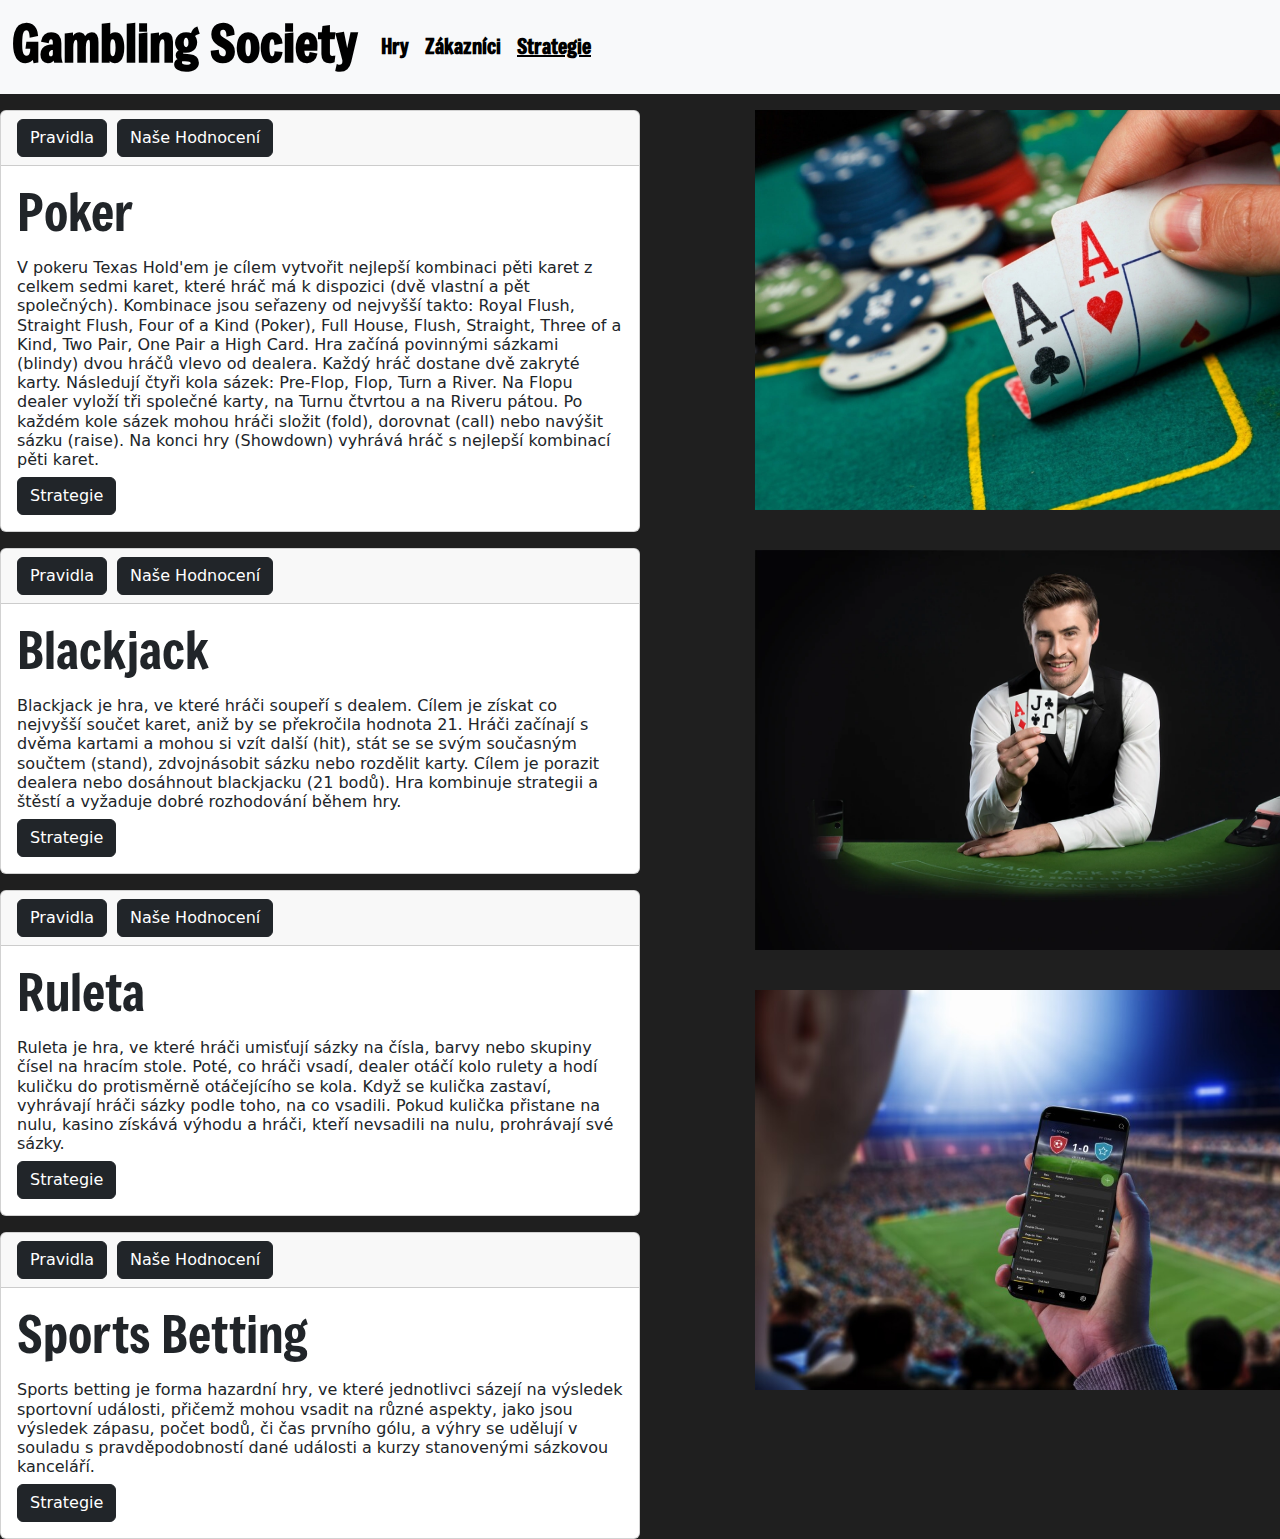
==== strats.html @ 994280c6 "final commit" ====
<!DOCTYPE html>
<html lang="cs">
<head>
    <meta charset="UTF-8">
    <meta name="viewport" content="width=device-width, initial-scale=1.0">
    <title>Gambling Society</title>
    <link href="https://cdn.jsdelivr.net/npm/bootstrap@5.3.3/dist/css/bootstrap.min.css" rel="stylesheet" integrity="sha384-QWTKZyjpPEjISv5WaRU9OFeRpok6YctnYmDr5pNlyT2bRjXh0JMhjY6hW+ALEwIH" crossorigin="anonymous">
    <link href="styles.css" rel="stylesheet">
    <link rel="preconnect" href="https://fonts.googleapis.com">
    <link rel="preconnect" href="https://fonts.gstatic.com" crossorigin>
    <link rel="icon" href="images/image-from-rawpixel-id-10165417-png.png">
    <link href="https://fonts.googleapis.com/css2?family=Freeman&family=Poetsen+One&display=swap" rel="stylesheet">
    <script src="funkce.js"></script>
  </head>
<body>
    <nav class="navbar navbar-expand-lg bg-body-tertiary">
        <div class="container-fluid">
          <a class="navbar-brand" href="index.html"><h2><b>Gambling Society</b></h2></a>
          <button class="navbar-toggler" type="button" data-bs-toggle="collapse" data-bs-target="#navbarNav" aria-controls="navbarNav" aria-expanded="false" aria-label="Toggle navigation">
            <span class="navbar-toggler-icon"></span>
          </button>
          <div class="collapse navbar-collapse" id="navbarNav">
            <ul class="navbar-nav">
              <li class="nav-item">
                <a class="nav-link" href="hry.html"><b>Hry</b></a>
              </li>
              <li class="nav-item">
                <a class="nav-link" href="zakaznici.html"><b>Zákazníci</b></a>
              </li>
              <li class="nav-item">
                <a class="nav-link" href="strats.html"><b><u>Strategie</u></b></a>
              </li>
            </ul>
          </div>
        </div>
      </nav>

<p></p>
      <div class="card">
        <div class="card-header">
          <ul class="nav">
            <li class="nav-item">
              <a class="btn btn-dark" onclick=before();>Pravidla</a>
            </li>
            <li class="nav-item">
              <a class="btn btn-dark" onclick=afterr();>Naše Hodnocení</a>
            </li>
          </ul>
        </div>
        <div class="card-body">
          <h2 class="card-title" >Poker</h2>
          <p class="card-text"><h6 id="message">
            V pokeru Texas Hold'em je cílem vytvořit nejlepší kombinaci pěti karet z celkem sedmi karet, které hráč má k dispozici (dvě vlastní a pět společných). Kombinace jsou seřazeny od nejvyšší takto: Royal Flush, Straight Flush, Four of a Kind (Poker), Full House, Flush, Straight, Three of a Kind, Two Pair, One Pair a High Card. Hra začíná povinnými sázkami (blindy) dvou hráčů vlevo od dealera. Každý hráč dostane dvě zakryté karty. Následují čtyři kola sázek: Pre-Flop, Flop, Turn a River. Na Flopu dealer vyloží tři společné karty, na Turnu čtvrtou a na Riveru pátou. Po každém kole sázek mohou hráči složit (fold), dorovnat (call) nebo navýšit sázku (raise). Na konci hry (Showdown) vyhrává hráč s nejlepší kombinací pěti karet.</h6>
          <a href="https://discord.gg/jBuJ4EdUzz" class="btn btn-dark">Strategie</a>
        </div>
      </div>
      <p></p>
      <div class="card">
        <div class="card-header">
          <ul class="nav">
            <li class="nav-item">
              <a class="btn btn-dark" onclick=before2();>Pravidla</a>
            </li>
            <li class="nav-item">
              <a class="btn btn-dark" onclick=afterr2();>Naše Hodnocení</a>
            </li>
          </ul>
        </div>
        <div class="card-body">
          <h2 class="card-title" >Blackjack</h2>
          <p class="card-text"><h6 id="message2">
            Blackjack je hra, ve které hráči soupeří s dealem. Cílem je získat co nejvyšší součet karet, aniž by se překročila hodnota 21. Hráči začínají s dvěma kartami a mohou si vzít další (hit), stát se se svým současným součtem (stand), zdvojnásobit sázku nebo rozdělit karty. Cílem je porazit dealera nebo dosáhnout blackjacku (21 bodů). Hra kombinuje strategii a štěstí a vyžaduje dobré rozhodování během hry.</h6>
          <a href="https://discord.gg/jBuJ4EdUzz" class="btn btn-dark">Strategie</a>
        </div>
      </div>
      <p></p>
      <div class="card">
        <div class="card-header">
          <ul class="nav">
            <li class="nav-item">
              <a class="btn btn-dark" onclick=before3();>Pravidla</a>
            </li>
            <li class="nav-item">
              <a class="btn btn-dark" onclick=afterr3();>Naše Hodnocení</a>
            </li>
          </ul>
        </div>
        <div class="card-body">
          <h2 class="card-title" >Ruleta</h2>
          <p class="card-text"><h6 id="message3">
            Ruleta je hra, ve které hráči umisťují sázky na čísla, barvy nebo skupiny čísel na hracím stole. Poté, co hráči vsadí, dealer otáčí kolo rulety a hodí kuličku do protisměrně otáčejícího se kola. Když se kulička zastaví, vyhrávají hráči sázky podle toho, na co vsadili. Pokud kulička přistane na nulu, kasino získává výhodu a hráči, kteří nevsadili na nulu, prohrávají své sázky.</h6>
          <a href="https://discord.gg/jBuJ4EdUzz" class="btn btn-dark">Strategie</a>
        </div>
      </div>
      <p></p>
      <div class="card">
        <div class="card-header">
          <ul class="nav">
            <li class="nav-item">
              <a class="btn btn-dark" onclick=before4();>Pravidla</a>
            </li>
            <li class="nav-item">
              <a class="btn btn-dark" onclick=afterr4();>Naše Hodnocení</a>
            </li>
          </ul>
        </div>
        <div class="card-body">
          <h2 class="card-title" >Sports Betting</h2>
          <p class="card-text"><h6 id="message4">
            Sports betting je forma hazardní hry, ve které jednotlivci sázejí na výsledek sportovní události, přičemž mohou vsadit na různé aspekty, jako jsou výsledek zápasu, počet bodů, či čas prvního gólu, a výhry se udělují v souladu s pravděpodobností dané události a kurzy stanovenými sázkovou kanceláří.</h6>
          <a href="https://discord.gg/jBuJ4EdUzz" class="btn btn-dark">Strategie</a>
        </div>
      </div>
      <img class="prvni" src="images/pokr.jpeg" alt="poker" height="400" width="600">
      <img class="druhy" src="images/blackjack.png" alt="poker" height="400" width="600">
      <img class="treti" src="images/sporty.jpeg" alt="sports" height="400" width="600">
    <script src="https://cdn.jsdelivr.net/npm/bootstrap@5.3.3/dist/js/bootstrap.bundle.min.js" integrity="sha384-YvpcrYf0tY3lHB60NNkmXc5s9fDVZLESaAA55NDzOxhy9GkcIdslK1eN7N6jIeHz" crossorigin="anonymous"></script>
   </body>
   </html>
---- styles.css ----
body {
   background-color: rgb(31, 31, 31);

}

article {
   color: white;
   font-size: 60px;
   padding: 20px 50px 10px;
   font-family: "Freeman";
   width: 80%;
}

h1 {
   font-size: 80px;
}

h3 {
   font-size: 30px;
}

h2 {
   font-family: "Freeman";
   font-size: 50px;

}

.nav-link {
   font-family: "Freeman";
   font-size: 20px;
}

button {
   justify-content: center;

}

.karty {
   display: block;
   margin-left: auto;
   margin-right: auto;
}

.card-img {
   width: 30%;
}

#slider {
   margin: 0 auto;
   width: 800px;
   max-width: 100%;
   text-align: center;
}

#slider input[type=radio] {
   display: none;
}

#slider label {
   cursor: pointer;
   text-decoration: none;
}

#slides {
   padding: 10px;
   background: #ffffff;
   position: relative;
   z-index: 1;
}

#overflow {
   width: 100%;
   overflow: hidden;
}

#slide1:checked~#slides .inner {
   margin-left: 0;
}

#slide2:checked~#slides .inner {
   margin-left: -100%;
}

#slide3:checked~#slides .inner {
   margin-left: -200%;
}

#slide4:checked~#slides .inner {
   margin-left: -300%;
}

#slides .inner {
   transition: 800ms cubic-bezier(0.770, 0.000, 0.175, 1.000);
   width: 400%;
   line-height: 0;
   height: 300px;
}

#slides .slide {
   width: 25%;
   float: left;
   display: flex;
   justify-content: center;
   align-items: center;
   height: 100%;
   color: #d8d8d8;
}

#slides .slide_1 {
   background-image: url(images/pokrkarty.webp);
   background-size: cover;
   background-repeat: no-repeat;
   background-position: center;

}

#slides .slide_1::before {
   content: "";
   position: absolute;
   top: 0;
   left: 0;
   width: 100%;
   height: 100%;
   background: rgba(0, 0, 0, 0.5);
   transition: 0.3s ease;
   z-index: 1;
}

#slides .slide_1:hover::before {
   background: rgba(0, 0, 0, 0.2);
}

#slides .slide_2 {
   background-image: url(images/dealer.webp);
   background-size: cover;
   background-repeat: no-repeat;
   background-position: center;
}

#slides .slide_3 {
   background-image: url(images/ruleta.avif);
   background-size: cover;
   background-repeat: no-repeat;
   background-position: center;
}

#slides .slide_4 {
   background-image: url(images/sporty.jpeg);
   background-size: cover;
   background-repeat: no-repeat;
   background-position: center;
}

#controls {
   margin: -180px 0 0 0;
   width: 100%;
   height: 50px;
   z-index: 3;
   position: relative;
}

#controls label {
   transition: opacity 0.2s ease-out;
   display: none;
   width: 50px;
   height: 50px;
   opacity: .4;
}

#controls label:hover {
   opacity: 1;
}

#slide1:checked~#controls label:nth-child(2),
#slide2:checked~#controls label:nth-child(3),
#slide3:checked~#controls label:nth-child(4),
#slide4:checked~#controls label:nth-child(1) {
   background: url(https://image.flaticon.com/icons/svg/130/130884.svg) no-repeat;
   float: right;
   margin: 0 -50px 0 0;
   display: block;
}

#slide1:checked~#controls label:nth-last-child(2),
#slide2:checked~#controls label:nth-last-child(3),
#slide3:checked~#controls label:nth-last-child(4),
#slide4:checked~#controls label:nth-last-child(1) {
   background: url(https://image.flaticon.com/icons/svg/130/130882.svg) no-repeat;
   float: left;
   margin: 0 0 0 -50px;
   display: block;
}

#bullets {
   margin: 150px 0 0;
   text-align: center;
}

#bullets label {
   display: inline-block;
   width: 10px;
   height: 10px;
   border-radius: 100%;
   background: #b4b4b4;
   margin: 0 10px;
}

#slide1:checked~#bullets label:nth-child(1),
#slide2:checked~#bullets label:nth-child(2),
#slide3:checked~#bullets label:nth-child(3),
#slide4:checked~#bullets label:nth-child(4) {
   background: #444;
}

@media screen and (max-width: 900px) {

   #slide1:checked~#controls label:nth-child(2),
   #slide2:checked~#controls label:nth-child(3),
   #slide3:checked~#controls label:nth-child(4),
   #slide4:checked~#controls label:nth-child(1),
   #slide1:checked~#controls label:nth-last-child(2),
   #slide2:checked~#controls label:nth-last-child(3),
   #slide3:checked~#controls label:nth-last-child(4),
   #slide4:checked~#controls label:nth-last-child(1) {
      margin: 0;
   }

   #slides {
      max-width: calc(100% - 140px);
      margin: 0 auto;
   }
}

h1 {
   text-decoration: none;
   color: white;
   font-family: "Freeman";
   font-size: 80px;
}

h4 {
   text-decoration: none;
   color: white;
   font-family: "Freeman";
   text-align: center;
   font-size: 40px;
   padding-top: -30px;
}

h5 {
   font-size: 20px;
}

html {
   scroll-behavior: smooth;
}

a h1 {
   text-decoration: none;
}

.slide-content {
   text-decoration: none;
}

.card {
   width: 50%;
   display: inline-block;
}

a {
   color: black;

}

.nav-link {
   text-decoration: none;
   color: black;
}

.nav-link:hover {
   text-decoration: none;
   color: rgb(58, 57, 57);
}

h3 {
   text-decoration: none;
   color: white;
   font-family: "Freeman";
   font-size: 30px;
}

.prvni {
   position: absolute;
   left: 59%;
   top: 110px
}

.druhy {
   position: absolute;
   left: 59%;
   top: 550px
}
.treti{
   position: absolute;
   left: 59%;
   top: 990px
}
.btn{
  margin-right: 10px;
}
@media all and (max-width: 1024px) and (min-width: 160px) {
   .prvni {
      height: 300px;
      width: 300px;
      left: 54%;
      top: 240px;}
   .druhy{
      height: 300px;
      width: 300px;
      left: 54%;
      top: 730px}
      .treti{
       height: 300px;
       width: 300px;
       left: 54%;
       top: 1340px
    }
   }
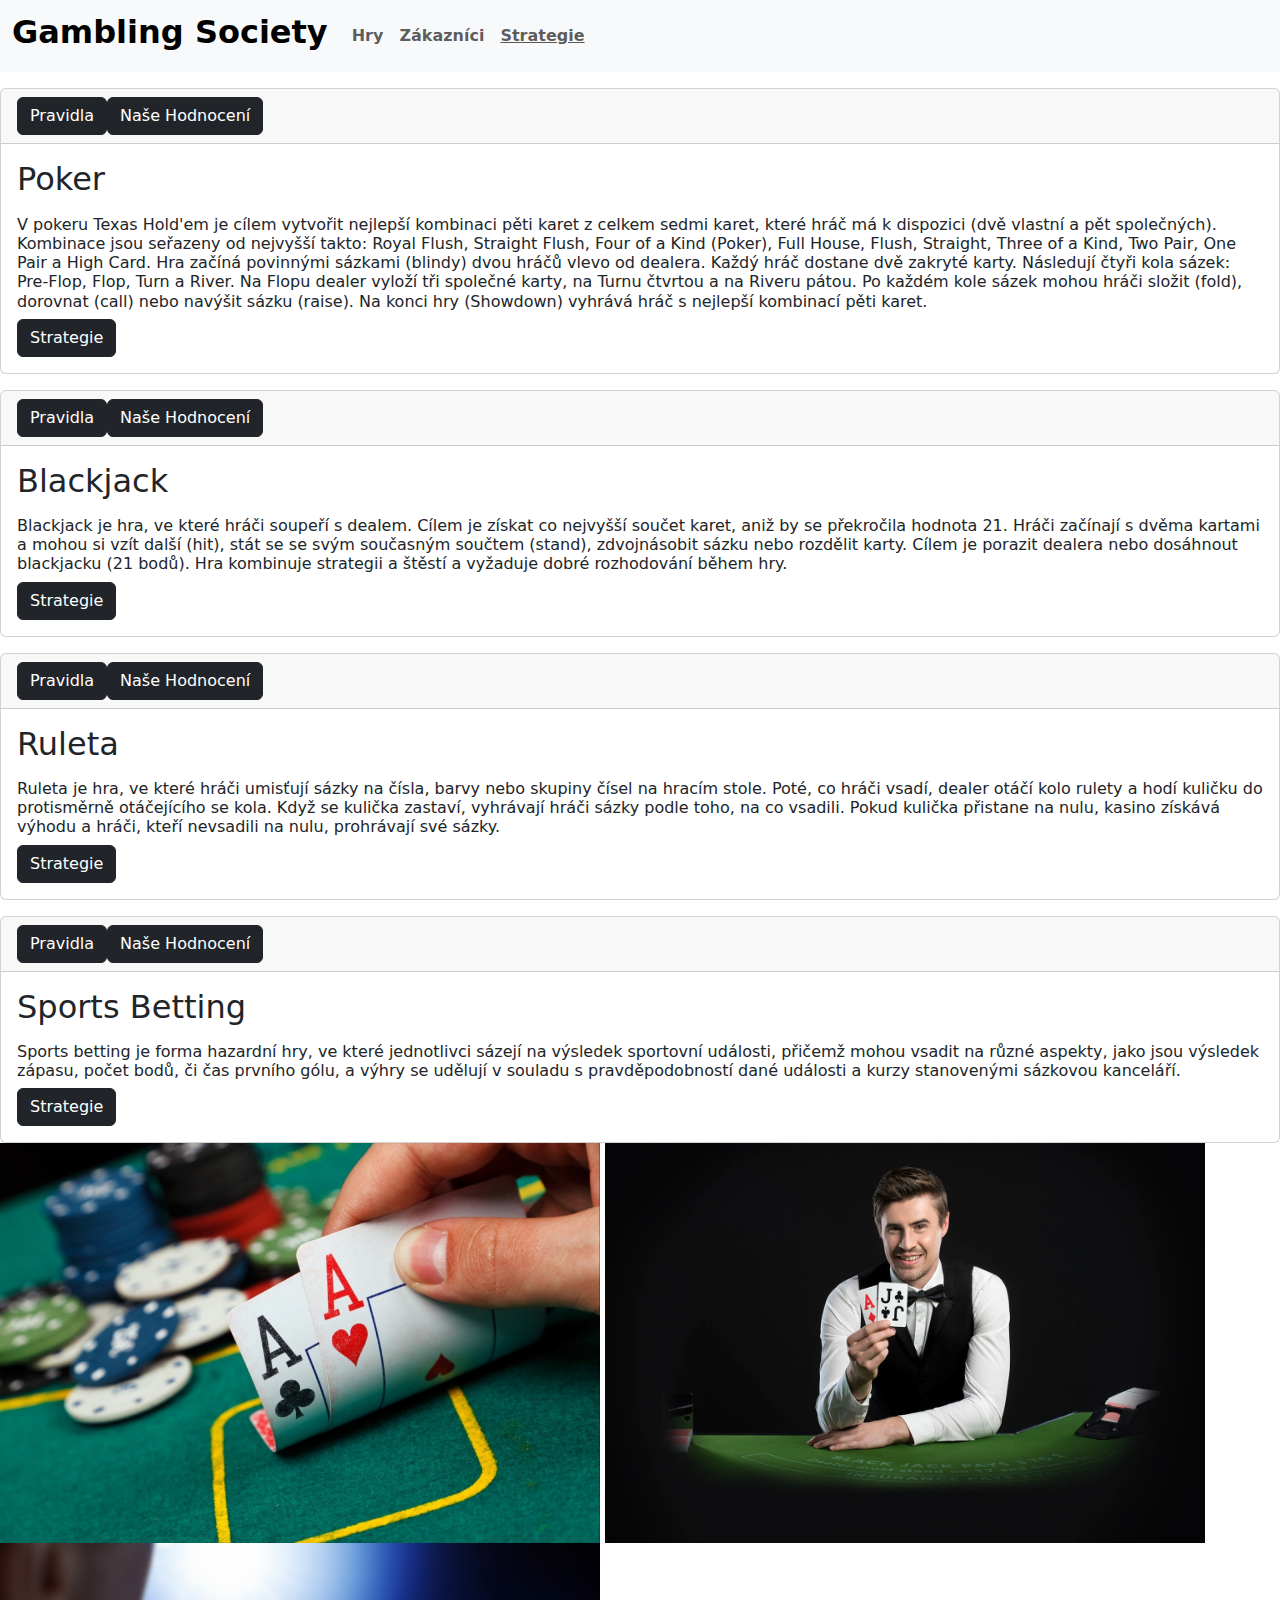
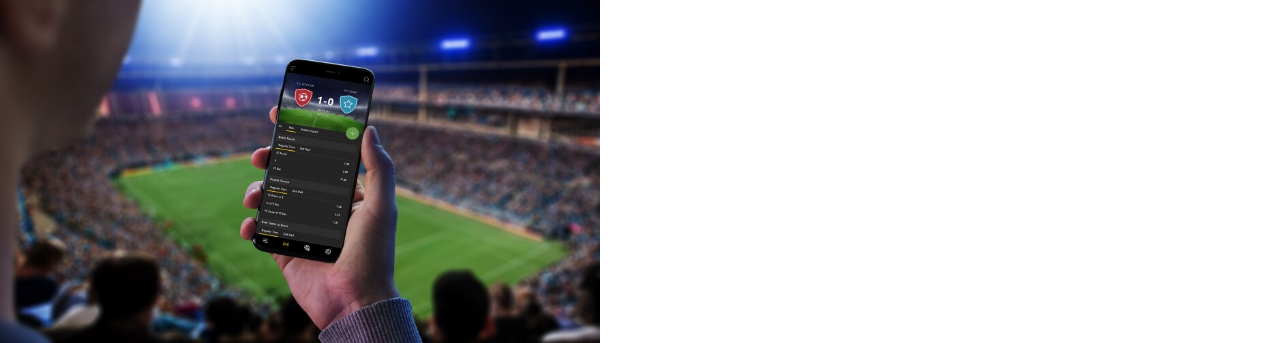
==== commit ed212204: "Update strats.html" ====
--- a/strats.html
+++ b/strats.html
@@ -5,7 +5,7 @@
     <meta name="viewport" content="width=device-width, initial-scale=1.0">
     <title>Gambling Society</title>
     <link href="https://cdn.jsdelivr.net/npm/bootstrap@5.3.3/dist/css/bootstrap.min.css" rel="stylesheet" integrity="sha384-QWTKZyjpPEjISv5WaRU9OFeRpok6YctnYmDr5pNlyT2bRjXh0JMhjY6hW+ALEwIH" crossorigin="anonymous">
-    <link href="styles.css" rel="stylesheet">
+    <link href="styles3.css" rel="stylesheet">
     <link rel="preconnect" href="https://fonts.googleapis.com">
     <link rel="preconnect" href="https://fonts.gstatic.com" crossorigin>
     <link rel="icon" href="images/image-from-rawpixel-id-10165417-png.png">
@@ -116,4 +116,4 @@
       <img class="treti" src="images/sporty.jpeg" alt="sports" height="400" width="600">
     <script src="https://cdn.jsdelivr.net/npm/bootstrap@5.3.3/dist/js/bootstrap.bundle.min.js" integrity="sha384-YvpcrYf0tY3lHB60NNkmXc5s9fDVZLESaAA55NDzOxhy9GkcIdslK1eN7N6jIeHz" crossorigin="anonymous"></script>
    </body>
-   </html>+   </html>
